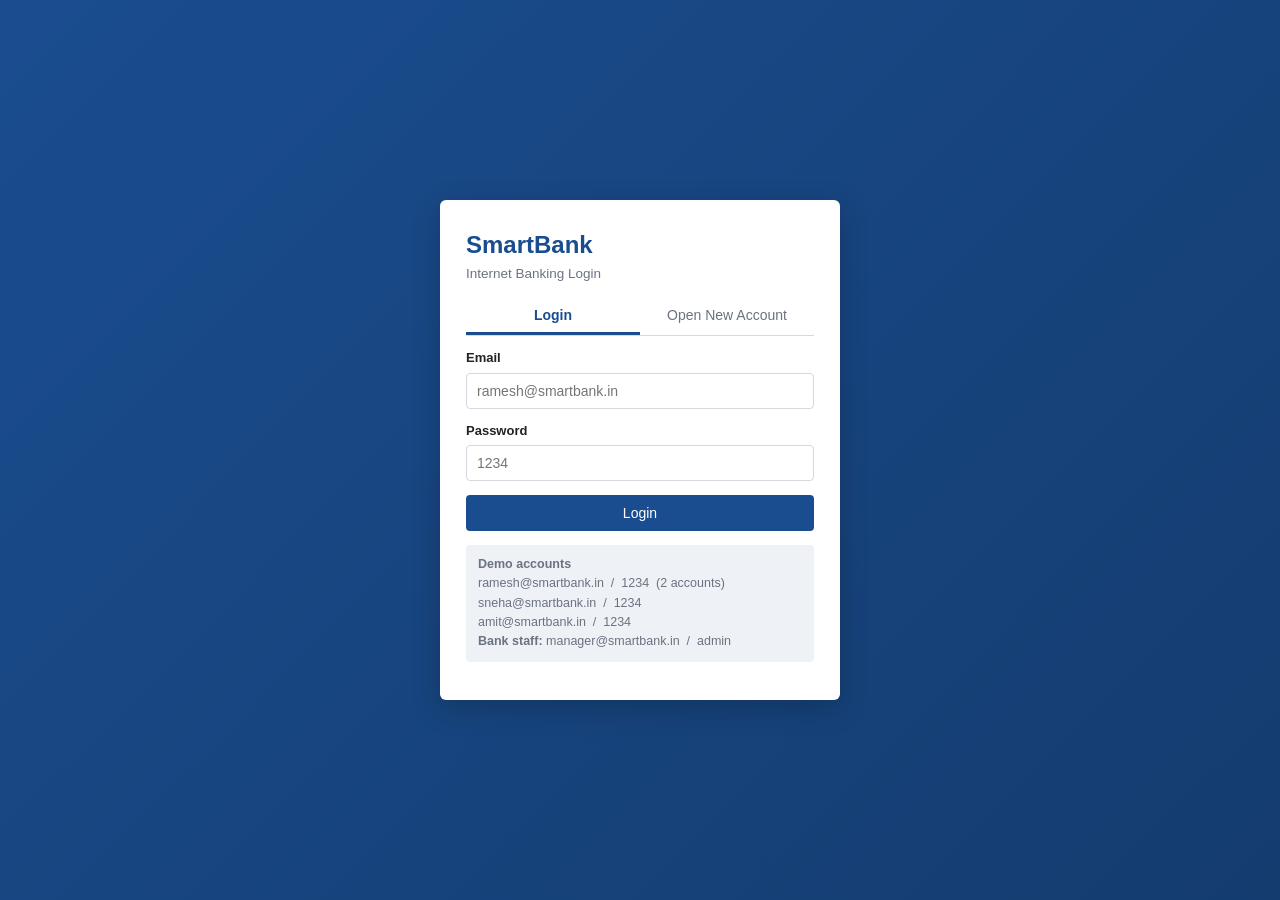
==== index.html @ 3c1c9210 "Workspace repo: all projects + new-laptop setup Projects without their own GitHub repo are stored he" ====
﻿<!DOCTYPE html>
<html lang="en">
<head>
<meta charset="UTF-8">
<meta name="viewport" content="width=device-width, initial-scale=1.0">
<title>SmartBank - Login</title>
<link rel="stylesheet" href="css/style.css">
</head>
<body>

<div class="login-page">
  <div class="login-box">
    <h1>SmartBank</h1>
    <p class="sub">Internet Banking Login</p>

    <div class="tabs">
      <button id="tabLogin" class="active" onclick="showTab('login')">Login</button>
      <button id="tabReg" onclick="showTab('register')">Open New Account</button>
    </div>

    <!-- ---------- LOGIN ---------- -->
    <div id="loginForm">
      <label for="lEmail">Email</label>
      <input type="email" id="lEmail" placeholder="ramesh@smartbank.in">

      <label for="lPass">Password</label>
      <input type="password" id="lPass" placeholder="1234">

      <button class="btn block" onclick="doLogin()">Login</button>

      <div class="demo-box">
        <b>Demo accounts</b><br>
        ramesh@smartbank.in &nbsp;/&nbsp; 1234 &nbsp;(2 accounts)<br>
        sneha@smartbank.in &nbsp;/&nbsp; 1234<br>
        amit@smartbank.in &nbsp;/&nbsp; 1234<br>
        <b>Bank staff:</b> manager@smartbank.in &nbsp;/&nbsp; admin
      </div>
    </div>

    <!-- ---------- REGISTER ---------- -->
    <div id="regForm" style="display:none">
      <label for="rName">Full Name</label>
      <input type="text" id="rName" placeholder="Your name">

      <label for="rEmail">Email</label>
      <input type="email" id="rEmail" placeholder="you@example.com">

      <label for="rMobile">Mobile</label>
      <input type="text" id="rMobile" placeholder="+91-9000000000">

      <label for="rPass">Password</label>
      <input type="password" id="rPass">

      <label for="rType">Account Type</label>
      <select id="rType">
        <option value="Savings">Savings &ndash; 4% interest, min Rs. 1,000</option>
        <option value="Current">Current &ndash; 0% interest, min Rs. 10,000</option>
        <option value="Fixed Deposit">Fixed Deposit &ndash; 7.5%, min Rs. 25,000</option>
      </select>

      <label for="rOpen">Opening Deposit (Rs.)</label>
      <input type="number" id="rOpen" value="5000">

      <button class="btn block" onclick="doRegister()">Open Account</button>

      <div class="demo-box">
        Account <b>Factory Method</b> pattern se banta hai &ndash; type ke hisaab se
        alag factory chalti hai aur uske rules apne aap lag jaate hain.
      </div>
    </div>

    <div id="msg" style="margin-top:12px"></div>
  </div>
</div>

<div id="toast" class="toast"></div>

<script src="js/core.js"></script>
<script src="js/accounts.js"></script>
<script src="js/state.js"></script>
<script src="js/strategy.js"></script>
<script src="js/decorator.js"></script>
<script src="js/approval.js"></script>
<script src="js/payments.js"></script>
<script src="js/adapter.js"></script>
<script src="js/channels.js"></script>
<script src="js/observer.js"></script>
<script src="js/builder.js"></script>
<script src="js/command.js"></script>
<script src="js/facade.js"></script>
<script src="js/app.js"></script>
<script>
seedDatabase();

// pehle se login hai to seedha andar bhej do
if (SessionManager.getInstance().isLoggedIn()) {
  window.location.href = isStaff() ? "admin.html" : "dashboard.html";
}

function showTab(which) {
  const login = which === "login";
  $("loginForm").style.display = login ? "block" : "none";
  $("regForm").style.display   = login ? "none"  : "block";
  $("tabLogin").className = login ? "active" : "";
  $("tabReg").className   = login ? "" : "active";
  $("msg").innerHTML = "";
}

function say(text, bad) {
  $("msg").innerHTML = '<div class="result ' + (bad ? "bad" : "ok") + '">' + text + '</div>';
}

function doLogin() {
  const db    = DatabaseConnection.getInstance();
  const email = $("lEmail").value.trim().toLowerCase();
  const pass  = $("lPass").value;

  const user = db.selectOne("users", u => u.email.toLowerCase() === email);

  if (user === null)          return say("Is email se koi account nahi mila.", true);
  if (user.password !== pass) return say("Password galat hai.", true);

  // bank staff ka apna console hai, uska koi account nahi hota
  if (user.role === "staff") {
    SessionManager.getInstance().login(user.id, null);
    window.location.href = "admin.html";
    return;
  }

  const acc = db.selectOne("accounts", a => a.userId === user.id);
  if (acc === null) return say("Is user ka koi account nahi hai.", true);

  SessionManager.getInstance().login(user.id, acc.accNo);
  window.location.href = "dashboard.html";
}

function doRegister() {
  const db = DatabaseConnection.getInstance();

  const name   = $("rName").value.trim();
  const email  = $("rEmail").value.trim();
  const mobile = $("rMobile").value.trim();
  const pass   = $("rPass").value;
  const type   = $("rType").value;
  const open   = Number($("rOpen").value);

  if (!name || !email || !mobile || !pass) return say("Saare fields bhariye.", true);

  if (db.selectOne("users", u => u.email.toLowerCase() === email.toLowerCase())) {
    return say("Ye email pehle se registered hai.", true);
  }

  // user banane se pehle hi rules check kar lo
  const rules = getAccountRules(type);
  if (open < rules.minBalance) {
    return say(rules.type + " account ke liye kam se kam Rs. " +
               money(rules.minBalance) + " chahiye.", true);
  }

  const user = db.insert("users", {
    name: name, email: email, mobile: mobile, password: pass, role: "customer"
  });

  // ---- FACTORY METHOD ----
  const made = getAccountFactory(type).openAccount(user.id, open);

  if (!made.ok) {
    return say(made.error, true);
  }

  SessionManager.getInstance().login(user.id, made.account.accNo);
  window.location.href = "dashboard.html";
}
</script>
</body>
</html>
---- css/style.css ----
/* ==========================================================
   SmartBank - stylesheet
   Saare colours CSS variables se aate hain. Abstract Factory
   (channels.js) in variables ko badal deta hai, isliye channel
   change karte hi poori site ka look badal jaata hai.
   ========================================================== */

:root {
  --brand:      #1a4d8f;
  --brand-dark: #143c6f;
  --bg:         #f2f4f7;
  --card:       #ffffff;
  --text:       #222222;
  --muted:      #6b7280;
  --border:     #d5d9e0;
  --font:       Arial, Helvetica, sans-serif;
  --radius:     6px;
  --btn-radius: 4px;
  --shadow:     0 1px 3px rgba(0,0,0,0.06);
  --pad:        18px;
}

* { margin: 0; padding: 0; box-sizing: border-box; }

body {
  background: var(--bg);
  color: var(--text);
  font-family: var(--font);
  font-size: 15px;
  line-height: 1.55;
}

a { color: var(--brand); }

/* ---------------- header ---------------- */

.topbar {
  background: var(--brand);
  color: #fff;
  padding: 10px 20px;
  display: flex;
  align-items: center;
  justify-content: space-between;
  flex-wrap: wrap;
  gap: 10px;
}

.brand { display: flex; align-items: center; gap: 10px; }

.logo {
  background: #fff;
  color: var(--brand);
  font-weight: bold;
  width: 36px; height: 36px;
  display: flex; align-items: center; justify-content: center;
  border-radius: var(--btn-radius);
  font-size: 15px;
}

.brand b { font-size: 17px; }
.tagline { font-size: 11px; opacity: .8; line-height: 1.2; }

.topbar-right { display: flex; align-items: center; gap: 10px; flex-wrap: wrap; }
.who { font-size: 13px; opacity: .9; }

.channel-pick {
  background: var(--brand-dark);
  color: #fff;
  border: 1px solid rgba(255,255,255,.3);
  border-radius: var(--btn-radius);
  padding: 5px 8px;
  font-size: 13px;
  font-family: var(--font);
}

.bell {
  position: relative;
  color: #fff;
  text-decoration: none;
  font-size: 13px;
  border: 1px solid rgba(255,255,255,.35);
  padding: 5px 10px;
  border-radius: var(--btn-radius);
}

.dot {
  background: #e03131;
  color: #fff;
  border-radius: 10px;
  font-size: 11px;
  padding: 0 5px;
  margin-left: 5px;
}

.mainnav {
  background: var(--brand-dark);
  padding: 0 12px;
  display: flex;
  flex-wrap: wrap;
}

.mainnav a {
  color: #fff;
  text-decoration: none;
  font-size: 13.5px;
  padding: 9px 12px;
  opacity: .85;
  border-bottom: 3px solid transparent;
}

.mainnav a:hover { opacity: 1; }
.mainnav a.active { opacity: 1; border-bottom-color: #fff; font-weight: bold; }

/* ---------------- layout ---------------- */

.wrap { max-width: 1000px; margin: 22px auto; padding: 0 15px; }

.card {
  background: var(--card);
  border: 1px solid var(--border);
  border-radius: var(--radius);
  box-shadow: var(--shadow);
  padding: var(--pad);
  margin-bottom: 18px;
}

.card h2 {
  font-size: 18px;
  color: var(--brand);
  margin-bottom: 4px;
}

.card h3 { font-size: 15px; margin: 14px 0 6px; }
.card h4 { font-size: 14px; margin: 14px 0 6px; color: var(--brand); }

.sub { color: var(--muted); font-size: 13.5px; margin-bottom: 12px; }
.hint { color: var(--muted); font-weight: normal; font-size: 12px; }

.grid2 { display: grid; grid-template-columns: repeat(auto-fit, minmax(280px,1fr)); gap: 18px; align-items: start; }
.grid3 { display: grid; grid-template-columns: repeat(auto-fit, minmax(210px,1fr)); gap: 14px; }

/* ---------------- balance card ---------------- */

.balance-card {
  background: var(--brand);
  color: #fff;
  border-radius: var(--radius);
  padding: 20px;
  box-shadow: var(--shadow);
}

.balance-card .label { font-size: 12.5px; opacity: .85; letter-spacing: .5px; }
.balance-card .amount { font-size: 34px; font-weight: bold; line-height: 1.2; }
.balance-card .meta { font-size: 12.5px; opacity: .85; margin-top: 6px; }

.stat {
  background: var(--card);
  border: 1px solid var(--border);
  border-radius: var(--radius);
  padding: 14px;
}
.stat .k { font-size: 12px; color: var(--muted); }
.stat .v { font-size: 20px; font-weight: bold; color: var(--brand); }

/* ---------------- forms ---------------- */

label { display: block; font-size: 13px; font-weight: bold; margin: 12px 0 4px; }

input[type=text], input[type=number], input[type=password],
input[type=email], select, textarea {
  width: 100%;
  padding: 9px 10px;
  border: 1px solid var(--border);
  border-radius: var(--btn-radius);
  font-size: 14px;
  font-family: var(--font);
  background: var(--card);
  color: var(--text);
}

input:focus, select:focus { outline: 2px solid var(--brand); outline-offset: -1px; }

.check { font-weight: normal; display: flex; align-items: center; gap: 8px; margin: 8px 0; }
.check input { width: auto; }

.btn {
  background: var(--brand);
  color: #fff;
  border: none;
  padding: 10px 18px;
  border-radius: var(--btn-radius);
  font-size: 14px;
  font-family: var(--font);
  cursor: pointer;
  margin-top: 14px;
}
.btn:hover { background: var(--brand-dark); }
.btn.small { padding: 5px 11px; font-size: 12.5px; margin-top: 0; }
.btn.ghost { background: transparent; border: 1px solid rgba(255,255,255,.4); }
.btn.grey  { background: var(--muted); }
.btn.red   { background: #b32d2d; }
.btn.block { width: 100%; }

/* ---------------- table ---------------- */

.table-wrap { overflow-x: auto; }

table { width: 100%; border-collapse: collapse; font-size: 13.5px; margin-top: 10px; }
th, td { border-bottom: 1px solid var(--border); padding: 8px 9px; text-align: left; }
th { color: var(--brand); font-size: 12.5px; text-transform: uppercase; letter-spacing: .3px; }
tbody tr:hover td { background: rgba(0,0,0,.03); }
td.num { text-align: right; font-variant-numeric: tabular-nums; }

.pill { font-size: 11.5px; padding: 2px 8px; border-radius: 10px; display: inline-block; }
.pill.green { background: #e6f6ea; color: #1c7a3c; }
.pill.red   { background: #fdeaea; color: #b32d2d; }
.pill.blue  { background: #e8eefb; color: var(--brand); }
.pill.grey  { background: #eceef1; color: #555; }

/* ---------------- results ---------------- */

.result { padding: 12px 14px; border-radius: var(--btn-radius); margin: 6px 0 4px; font-size: 14px; }
.result.ok  { background: #e6f6ea; color: #14622f; border-left: 4px solid #1c7a3c; }
.result.bad { background: #fdeaea; color: #8c1f1f; border-left: 4px solid #b32d2d; }

.trail { margin: 6px 0 0 20px; font-size: 13.5px; }
.trail li { margin-bottom: 4px; }

.steps { list-style: none; font-size: 13px; }
.steps li { padding: 5px 0; border-bottom: 1px dashed var(--border); }

.tag {
  display: inline-block;
  background: var(--brand);
  color: #fff;
  font-size: 10.5px;
  padding: 1px 7px;
  border-radius: 9px;
  margin-right: 8px;
  min-width: 58px;
  text-align: center;
}

.note {
  background: rgba(240,180,41,.14);
  border-left: 4px solid #f0b429;
  padding: 10px 12px;
  font-size: 13.5px;
  border-radius: var(--btn-radius);
  margin: 10px 0;
}

.empty { text-align: center; color: var(--muted); padding: 22px; font-size: 14px; }

/* ---------------- notifications ---------------- */

.notif {
  border: 1px solid var(--border);
  border-left: 4px solid var(--brand);
  border-radius: var(--btn-radius);
  padding: 11px 13px;
  margin-bottom: 9px;
  background: var(--card);
}
.notif.unread { background: rgba(26,77,143,.05); }
.notif .head { display: flex; justify-content: space-between; gap: 10px; flex-wrap: wrap; }
.notif .title { font-weight: bold; font-size: 14px; }
.notif .time { font-size: 11.5px; color: var(--muted); }
.notif .body { font-size: 13.5px; color: var(--muted); white-space: pre-wrap; margin-top: 3px; }

/* ---------------- login page ---------------- */

.login-page {
  min-height: 100vh;
  display: flex;
  align-items: center;
  justify-content: center;
  padding: 20px;
  background: linear-gradient(135deg, var(--brand) 0%, var(--brand-dark) 100%);
}

.login-box {
  background: var(--card);
  border-radius: var(--radius);
  padding: 26px;
  width: 100%;
  max-width: 400px;
  box-shadow: 0 8px 30px rgba(0,0,0,.2);
}

.login-box h1 { color: var(--brand); font-size: 24px; }
.login-box .sub { margin-bottom: 4px; }

.tabs { display: flex; border-bottom: 1px solid var(--border); margin: 14px 0 4px; }
.tabs button {
  flex: 1; background: none; border: none; padding: 9px;
  font-size: 14px; cursor: pointer; color: var(--muted);
  border-bottom: 3px solid transparent; margin: 0; font-family: var(--font);
}
.tabs button.active { color: var(--brand); border-bottom-color: var(--brand); font-weight: bold; }

.demo-box {
  background: rgba(26,77,143,.07);
  border-radius: var(--btn-radius);
  padding: 10px 12px;
  font-size: 12.5px;
  margin-top: 14px;
  color: var(--muted);
}

/* ---------------- toast ---------------- */

.toast {
  position: fixed;
  bottom: -80px;
  left: 50%;
  transform: translateX(-50%);
  background: #222;
  color: #fff;
  padding: 11px 20px;
  border-radius: 24px;
  font-size: 13.5px;
  transition: bottom .3s;
  z-index: 99;
}
.toast.show { bottom: 24px; }
.toast.bad  { background: #b32d2d; }

/* ---------------- patterns page ---------------- */

.pat {
  border: 1px solid var(--border);
  border-radius: var(--radius);
  padding: 14px;
  margin-bottom: 12px;
  background: var(--card);
}
.pat .name { color: var(--brand); font-size: 16px; font-weight: bold; }
.pat .where { font-size: 12.5px; color: var(--muted); margin: 2px 0 8px; }
.pat code {
  background: rgba(0,0,0,.06);
  padding: 1px 5px;
  border-radius: 3px;
  font-size: 12.5px;
}

footer {
  text-align: center;
  color: var(--muted);
  font-size: 12.5px;
  padding: 20px;
}

@media (max-width: 560px) {
  .balance-card .amount { font-size: 26px; }
  .mainnav a { padding: 8px 9px; font-size: 12.5px; }
}

.warnbar {
  background: #8a2b2b;
  color: #fff;
  font-size: 12.5px;
  padding: 7px 20px;
  text-align: center;
}
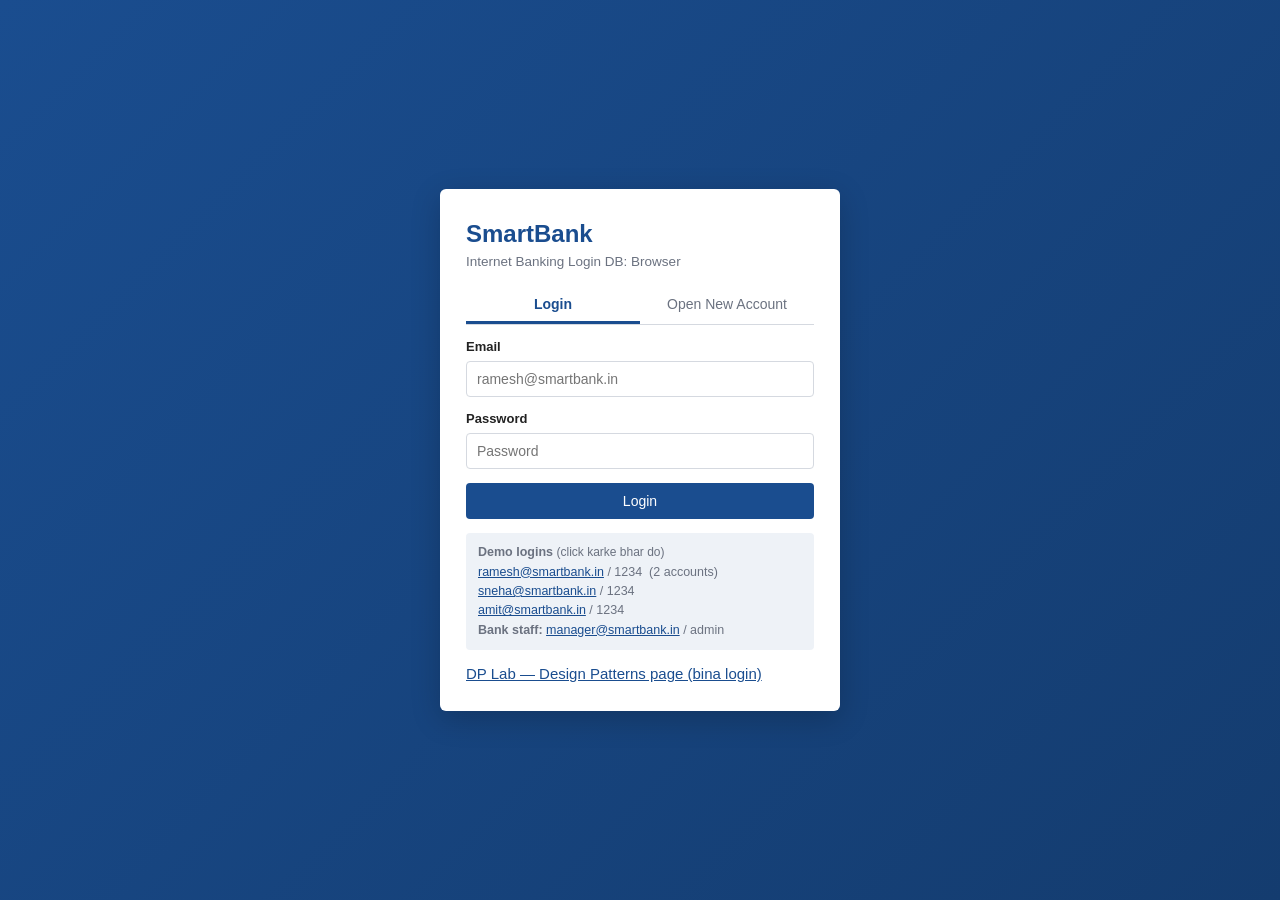
==== commit df938774: "SmartBank: real SQLite database, security fixes and correct ledger - server.py: stdlib-only Python s" ====
--- a/index.html
+++ b/index.html
@@ -1,4 +1,4 @@
-﻿<!DOCTYPE html>
+<!DOCTYPE html>
 <html lang="en">
 <head>
 <meta charset="UTF-8">
@@ -11,7 +11,7 @@
 <div class="login-page">
   <div class="login-box">
     <h1>SmartBank</h1>
-    <p class="sub">Internet Banking Login</p>
+    <p class="sub">Internet Banking Login <span id="dbMode"></span></p>
 
     <div class="tabs">
       <button id="tabLogin" class="active" onclick="showTab('login')">Login</button>
@@ -19,37 +19,46 @@
     </div>
 
     <!-- ---------- LOGIN ---------- -->
-    <div id="loginForm">
+    <form id="loginForm" onsubmit="doLogin(); return false;">
       <label for="lEmail">Email</label>
-      <input type="email" id="lEmail" placeholder="ramesh@smartbank.in">
+      <input type="email" id="lEmail" placeholder="ramesh@smartbank.in" autocomplete="username" required>
 
       <label for="lPass">Password</label>
-      <input type="password" id="lPass" placeholder="1234">
+      <input type="password" id="lPass" placeholder="Password" autocomplete="current-password" required>
 
-      <button class="btn block" onclick="doLogin()">Login</button>
+      <button class="btn block" type="submit">Login</button>
 
       <div class="demo-box">
-        <b>Demo accounts</b><br>
-        ramesh@smartbank.in &nbsp;/&nbsp; 1234 &nbsp;(2 accounts)<br>
-        sneha@smartbank.in &nbsp;/&nbsp; 1234<br>
-        amit@smartbank.in &nbsp;/&nbsp; 1234<br>
-        <b>Bank staff:</b> manager@smartbank.in &nbsp;/&nbsp; admin
+        <b>Demo logins</b> <span class="hint">(click karke bhar do)</span><br>
+        <a href="#" onclick="fill('ramesh@smartbank.in','1234');return false;">ramesh@smartbank.in</a> / 1234 &nbsp;(2 accounts)<br>
+        <a href="#" onclick="fill('sneha@smartbank.in','1234');return false;">sneha@smartbank.in</a> / 1234<br>
+        <a href="#" onclick="fill('amit@smartbank.in','1234');return false;">amit@smartbank.in</a> / 1234<br>
+        <b>Bank staff:</b>
+        <a href="#" onclick="fill('manager@smartbank.in','admin');return false;">manager@smartbank.in</a> / admin
       </div>
-    </div>
+    </form>
 
     <!-- ---------- REGISTER ---------- -->
-    <div id="regForm" style="display:none">
+    <form id="regForm" style="display:none" onsubmit="doRegister(); return false;">
       <label for="rName">Full Name</label>
-      <input type="text" id="rName" placeholder="Your name">
+      <input type="text" id="rName" placeholder="Your name" maxlength="40" required>
 
       <label for="rEmail">Email</label>
-      <input type="email" id="rEmail" placeholder="you@example.com">
+      <input type="email" id="rEmail" placeholder="you@example.com" required>
 
       <label for="rMobile">Mobile</label>
-      <input type="text" id="rMobile" placeholder="+91-9000000000">
+      <input type="text" id="rMobile" placeholder="10 digit mobile number" maxlength="16" required>
 
-      <label for="rPass">Password</label>
-      <input type="password" id="rPass">
+      <div class="grid2" style="gap:10px">
+        <div>
+          <label for="rPass">Password</label>
+          <input type="password" id="rPass" autocomplete="new-password" required>
+        </div>
+        <div>
+          <label for="rPass2">Confirm Password</label>
+          <input type="password" id="rPass2" autocomplete="new-password" required>
+        </div>
+      </div>
 
       <label for="rType">Account Type</label>
       <select id="rType">
@@ -59,22 +68,28 @@
       </select>
 
       <label for="rOpen">Opening Deposit (Rs.)</label>
-      <input type="number" id="rOpen" value="5000">
+      <input type="number" id="rOpen" value="5000" min="0" step="1">
 
-      <button class="btn block" onclick="doRegister()">Open Account</button>
+      <button class="btn block" type="submit">Open Account</button>
 
       <div class="demo-box">
         Account <b>Factory Method</b> pattern se banta hai &ndash; type ke hisaab se
-        alag factory chalti hai aur uske rules apne aap lag jaate hain.
+        alag factory chalti hai aur uske rules apne aap lag jaate hain. Password
+        <b>SHA-256 + salt</b> ke saath hash hokar save hota hai.
       </div>
-    </div>
+    </form>
 
     <div id="msg" style="margin-top:12px"></div>
+
+    <p class="login-foot">
+      <a href="patterns.html">DP Lab &mdash; Design Patterns page (bina login)</a>
+    </p>
   </div>
 </div>
 
 <div id="toast" class="toast"></div>
 
+<script src="js/schema.js"></script>
 <script src="js/core.js"></script>
 <script src="js/accounts.js"></script>
 <script src="js/state.js"></script>
@@ -91,10 +106,11 @@
 <script src="js/app.js"></script>
 <script>
 seedDatabase();
+$("dbMode").innerHTML = dbBadge();
 
 // pehle se login hai to seedha andar bhej do
-if (SessionManager.getInstance().isLoggedIn()) {
-  window.location.href = isStaff() ? "admin.html" : "dashboard.html";
+if (SessionManager.getInstance().isLoggedIn() && SessionManager.getInstance().getUser()) {
+  go(isStaff() ? "admin.html" : "dashboard.html");
 }
 
 function showTab(which) {
@@ -107,69 +123,38 @@
 }
 
 function say(text, bad) {
-  $("msg").innerHTML = '<div class="result ' + (bad ? "bad" : "ok") + '">' + text + '</div>';
+  $("msg").innerHTML = '<div class="result ' + (bad ? "bad" : "ok") + '">' + esc(text) + '</div>';
 }
 
+function fill(email, pass) {
+  showTab("login");
+  $("lEmail").value = email;
+  $("lPass").value  = pass;
+  $("lPass").focus();
+}
+
+// sab kaam FACADE ke through
 function doLogin() {
-  const db    = DatabaseConnection.getInstance();
-  const email = $("lEmail").value.trim().toLowerCase();
-  const pass  = $("lPass").value;
-
-  const user = db.selectOne("users", u => u.email.toLowerCase() === email);
-
-  if (user === null)          return say("Is email se koi account nahi mila.", true);
-  if (user.password !== pass) return say("Password galat hai.", true);
-
-  // bank staff ka apna console hai, uska koi account nahi hota
-  if (user.role === "staff") {
-    SessionManager.getInstance().login(user.id, null);
-    window.location.href = "admin.html";
-    return;
+  const res = BankingFacade.getInstance().login($("lEmail").value, $("lPass").value);
+  if (!res.ok) {
+    $("lPass").value = "";
+    return say(res.error, true);
   }
-
-  const acc = db.selectOne("accounts", a => a.userId === user.id);
-  if (acc === null) return say("Is user ka koi account nahi hai.", true);
-
-  SessionManager.getInstance().login(user.id, acc.accNo);
-  window.location.href = "dashboard.html";
+  go(res.page);
 }
 
 function doRegister() {
-  const db = DatabaseConnection.getInstance();
-
-  const name   = $("rName").value.trim();
-  const email  = $("rEmail").value.trim();
-  const mobile = $("rMobile").value.trim();
-  const pass   = $("rPass").value;
-  const type   = $("rType").value;
-  const open   = Number($("rOpen").value);
-
-  if (!name || !email || !mobile || !pass) return say("Saare fields bhariye.", true);
-
-  if (db.selectOne("users", u => u.email.toLowerCase() === email.toLowerCase())) {
-    return say("Ye email pehle se registered hai.", true);
-  }
-
-  // user banane se pehle hi rules check kar lo
-  const rules = getAccountRules(type);
-  if (open < rules.minBalance) {
-    return say(rules.type + " account ke liye kam se kam Rs. " +
-               money(rules.minBalance) + " chahiye.", true);
-  }
-
-  const user = db.insert("users", {
-    name: name, email: email, mobile: mobile, password: pass, role: "customer"
+  const res = BankingFacade.getInstance().register({
+    name:     $("rName").value,
+    email:    $("rEmail").value,
+    mobile:   $("rMobile").value,
+    password: $("rPass").value,
+    confirm:  $("rPass2").value,
+    type:     $("rType").value,
+    opening:  $("rOpen").value
   });
-
-  // ---- FACTORY METHOD ----
-  const made = getAccountFactory(type).openAccount(user.id, open);
-
-  if (!made.ok) {
-    return say(made.error, true);
-  }
-
-  SessionManager.getInstance().login(user.id, made.account.accNo);
-  window.location.href = "dashboard.html";
+  if (!res.ok) return say(res.error, true);
+  go(res.page);
 }
 </script>
 </body>
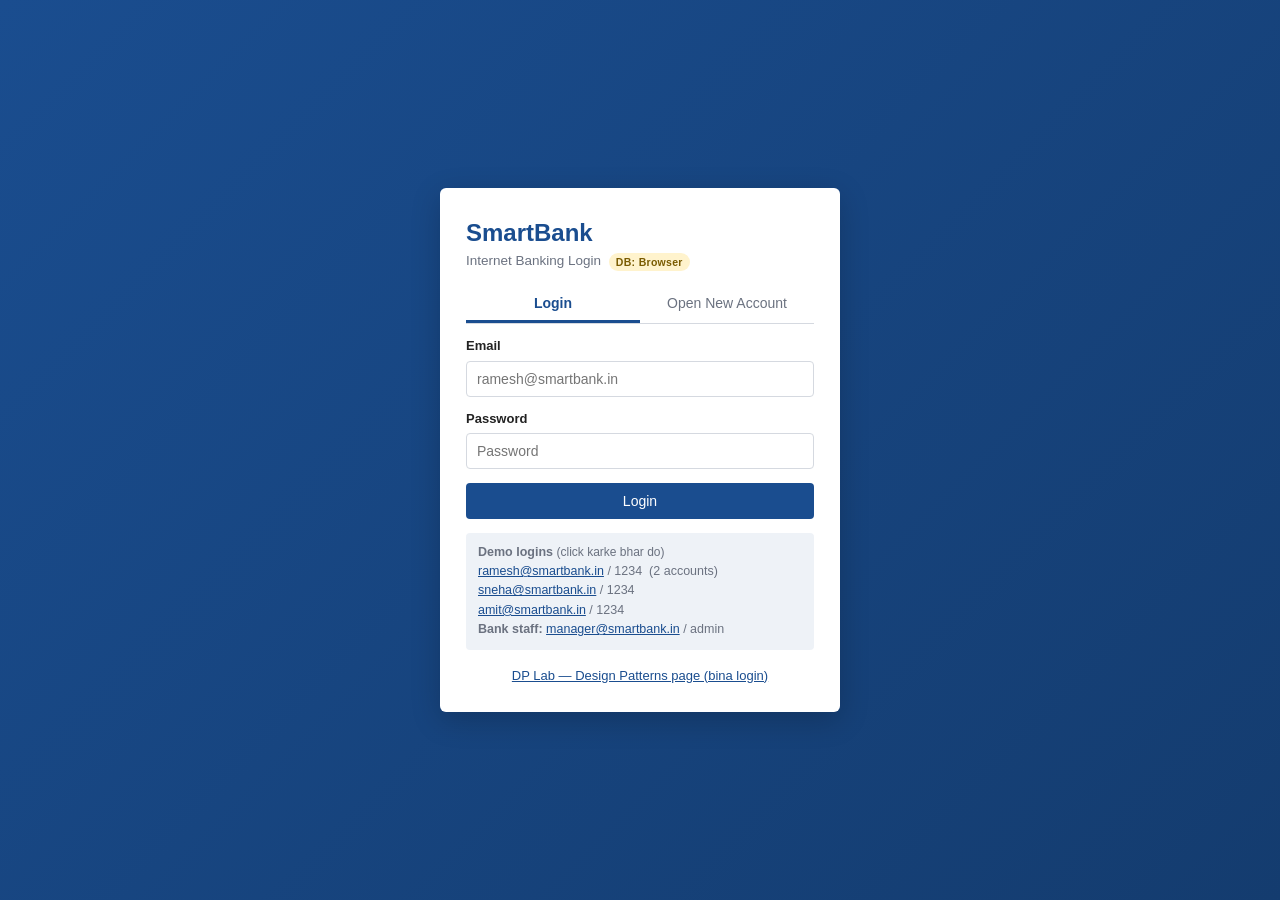
==== commit 6081dd2e: "SmartBank: clean server console, favicon, robust start.bat - Server: no traceback when the browser d" ====
--- a/index.html
+++ b/index.html
@@ -4,6 +4,7 @@
 <meta charset="UTF-8">
 <meta name="viewport" content="width=device-width, initial-scale=1.0">
 <title>SmartBank - Login</title>
+<link rel="icon" type="image/svg+xml" href="favicon.svg">
 <link rel="stylesheet" href="css/style.css">
 </head>
 <body>
--- a/css/style.css
+++ b/css/style.css
@@ -363,3 +363,158 @@
   padding: 7px 20px;
   text-align: center;
 }
+
+/* ==========================================================
+   v2 additions: database badge, pipeline, UML, DP Lab, print
+   ========================================================== */
+
+.grid4 { display: grid; grid-template-columns: repeat(auto-fit, minmax(170px, 1fr)); gap: 12px; }
+.nowrap { white-space: nowrap; }
+td.num.cr { color: #1c7a3c; }
+td.num.dr { color: #b32d2d; }
+
+.dbpill {
+  display: inline-block; font-size: 10.5px; font-weight: bold; letter-spacing: .3px;
+  padding: 1px 7px; border-radius: 9px; vertical-align: middle; margin-left: 4px;
+}
+.dbpill.sqlite { background: #e6f6ea; color: #14622f; }
+.dbpill.local  { background: #fff3cd; color: #7a5b00; }
+
+.login-foot { text-align: center; margin-top: 16px; font-size: 13px; }
+.login-foot a { color: var(--brand); }
+
+/* ---------- pattern pipeline (har transaction ke result me) ---------- */
+.pipeline { display: flex; flex-wrap: wrap; align-items: center; gap: 4px; margin: 6px 0 4px; }
+.pchip {
+  font-size: 11.5px; padding: 3px 9px; border-radius: 12px;
+  border: 1px dashed var(--border); color: var(--muted); background: transparent;
+}
+.pchip.on { background: var(--brand); color: #fff; border: 1px solid var(--brand); font-weight: bold; }
+.parrow { color: var(--muted); font-size: 13px; }
+
+/* ---------- UML diagrams ---------- */
+.uml-wrap {
+  border: 1px solid var(--border); border-radius: var(--radius); background: var(--card);
+  padding: 8px; margin: 10px 0; overflow-x: auto;
+}
+svg.uml { display: block; margin: 0 auto; }
+.uml-frame  { fill: var(--card); stroke: var(--text); stroke-width: 1.2; }
+.uml-head   { fill: var(--brand); fill-opacity: .12; stroke: none; }
+.uml-client .uml-frame { stroke-dasharray: 5 3; }
+.uml-client .uml-head  { fill: #f0b429; fill-opacity: .22; }
+.uml-table  .uml-head  { fill: #1c7a3c; fill-opacity: .18; }
+.uml-name   { font: bold 13px Arial, Helvetica, sans-serif; fill: var(--text); }
+.uml-italic { font-style: italic; }
+.uml-stereo { font: italic 10.5px Arial, Helvetica, sans-serif; fill: var(--muted); }
+.uml-member { font: 11px Consolas, "Courier New", monospace; fill: var(--text); }
+.uml-sep    { stroke: var(--text); stroke-width: .7; opacity: .45; }
+.uml-link   { fill: none; stroke: var(--text); stroke-width: 1.2; }
+.uml-dashed { stroke-dasharray: 5 4; }
+.uml-hollow { fill: var(--card); stroke: var(--text); stroke-width: 1.1; }
+.uml-open   { fill: none; stroke: var(--text); stroke-width: 1.3; }
+.uml-label  { font: italic 10.5px Arial, Helvetica, sans-serif; fill: var(--muted);
+              paint-order: stroke; stroke: var(--card); stroke-width: 3px; }
+.uml-caption { font-size: 12.5px; color: var(--muted); text-align: center; margin: 6px 0 2px; }
+
+/* ---------- DP Lab page ---------- */
+.subnav {
+  position: sticky; top: 0; z-index: 20; display: flex; flex-wrap: wrap; gap: 4px;
+  background: var(--bg); padding: 8px 0; margin-bottom: 10px; border-bottom: 1px solid var(--border);
+}
+.subnav a {
+  font-size: 13px; text-decoration: none; padding: 5px 11px; border-radius: var(--btn-radius);
+  border: 1px solid var(--border); background: var(--card); color: var(--text);
+}
+.subnav a:hover { border-color: var(--brand); color: var(--brand); }
+
+.exp-head { display: flex; justify-content: space-between; align-items: baseline; flex-wrap: wrap; gap: 8px; }
+.exp-no { font-size: 12px; font-weight: bold; color: #fff; background: var(--brand);
+          padding: 2px 9px; border-radius: 10px; }
+.aim { background: rgba(26,77,143,.06); border-left: 4px solid var(--brand); padding: 9px 12px;
+       border-radius: var(--btn-radius); font-size: 14px; margin: 8px 0 4px; }
+
+.pblock { border-top: 1px dashed var(--border); padding-top: 14px; margin-top: 16px; }
+.pblock h3 { font-size: 17px; color: var(--brand); margin: 0 0 4px; }
+.pblock .kind { font-size: 11.5px; font-weight: normal; color: var(--muted); }
+.intent { font-size: 14px; margin: 6px 0; }
+.where { font-size: 13.5px; color: var(--muted); }
+ul.plist { margin: 6px 0 6px 20px; font-size: 14px; }
+ul.plist li { margin-bottom: 3px; }
+
+.demo-bar { display: flex; flex-wrap: wrap; gap: 8px; align-items: center; margin-top: 10px; }
+.demo-bar .btn { margin-top: 0; }
+.demo-bar input, .demo-bar select { width: auto; min-width: 120px; }
+
+.console {
+  background: #1e1e1e; color: #d4f7d4; font-family: Consolas, "Courier New", monospace;
+  font-size: 12.5px; padding: 11px 13px; border-radius: 6px; margin-top: 10px;
+  white-space: pre-wrap; overflow-x: auto; max-height: 420px; overflow-y: auto; line-height: 1.5;
+}
+.console:empty { display: none; }
+.console .ok   { color: #86f58a; }
+.console .bad  { color: #ff9c9c; }
+.console .info { color: #9cd7ff; }
+.console .warn { color: #ffe08a; }
+.console .sql  { color: #f5c2ff; }
+
+pre.code {
+  background: #1e1e1e; color: #e6e6e6; font-family: Consolas, "Courier New", monospace;
+  font-size: 12.5px; padding: 12px 14px; border-radius: 6px; margin-top: 10px;
+  overflow: auto; max-height: 460px; line-height: 1.45; tab-size: 2;
+}
+pre.code .k { color: #569cd6; }
+pre.code .s { color: #ce9178; }
+pre.code .c { color: #6a9955; font-style: italic; }
+pre.code .n { color: #b5cea8; }
+pre.code .t { color: #4ec9b0; }
+.code-title { font: bold 12px Consolas, monospace; color: var(--muted); margin-top: 12px; }
+
+.preview-row { display: grid; grid-template-columns: repeat(auto-fit, minmax(220px, 1fr)); gap: 12px; margin-top: 10px; }
+.skin {
+  background: var(--bg); color: var(--text); font-family: var(--font);
+  border: 1px solid var(--border); border-radius: var(--radius); padding: 12px; box-shadow: var(--shadow);
+}
+.skin .bar { background: var(--brand); color: #fff; padding: 6px 9px; border-radius: var(--btn-radius); font-size: 12.5px; }
+.skin .body { background: var(--card); border: 1px solid var(--border); border-radius: var(--radius);
+              padding: 9px; margin-top: 8px; font-size: 13px; }
+.skin .sbtn { display: inline-block; background: var(--brand); color: #fff; padding: 5px 12px;
+              border-radius: var(--btn-radius); font-size: 12.5px; margin-top: 8px; }
+
+table.matrix td, table.matrix th { text-align: center; }
+table.matrix td.cell { cursor: pointer; }
+table.matrix td.cell:hover { background: rgba(26,77,143,.08); }
+
+details.viva { border: 1px solid var(--border); border-radius: var(--btn-radius); padding: 9px 12px;
+               margin-bottom: 8px; background: var(--card); }
+details.viva summary { cursor: pointer; font-weight: bold; font-size: 14px; }
+details.viva p { font-size: 14px; margin-top: 7px; }
+
+.flow-steps { counter-reset: step; list-style: none; margin: 6px 0; }
+.flow-steps li { counter-increment: step; position: relative; padding: 7px 0 7px 38px;
+                 border-bottom: 1px dashed var(--border); font-size: 14px; }
+.flow-steps li::before { content: counter(step); position: absolute; left: 0; top: 6px; width: 26px; height: 26px;
+                         border-radius: 50%; background: var(--brand); color: #fff; font-size: 12px;
+                         font-weight: bold; display: flex; align-items: center; justify-content: center; }
+
+/* ---------- tests page ---------- */
+.test-line { font-family: Consolas, monospace; font-size: 12.5px; padding: 2px 0; }
+.test-line.pass { color: #1c7a3c; }
+.test-line.fail { color: #b32d2d; font-weight: bold; }
+.test-sec { font-weight: bold; margin-top: 10px; color: var(--brand); }
+
+/* ---------- print (lab record) ---------- */
+@media print {
+  body { background: #fff !important; color: #000; font-size: 12px; }
+  #site-header, .subnav, .demo-bar, .btn, .no-print, footer, .toast, .warnbar { display: none !important; }
+  .wrap { max-width: none; margin: 0; padding: 0; }
+  .card { box-shadow: none; border: 1px solid #999; break-inside: auto; }
+  .exp { break-before: page; }
+  .pblock, .uml-wrap, details.viva { break-inside: avoid; }
+  details.viva > *:not(summary) { display: block !important; }
+  pre.code { max-height: none; white-space: pre-wrap; }
+  .console { max-height: none; }
+  a { color: #000; text-decoration: none; }
+}
+.demo-bar input[type=checkbox] { min-width: 0; width: auto; }
+.topbar .channel-pick { width: auto; max-width: 230px; }
+td.num { white-space: nowrap; }
